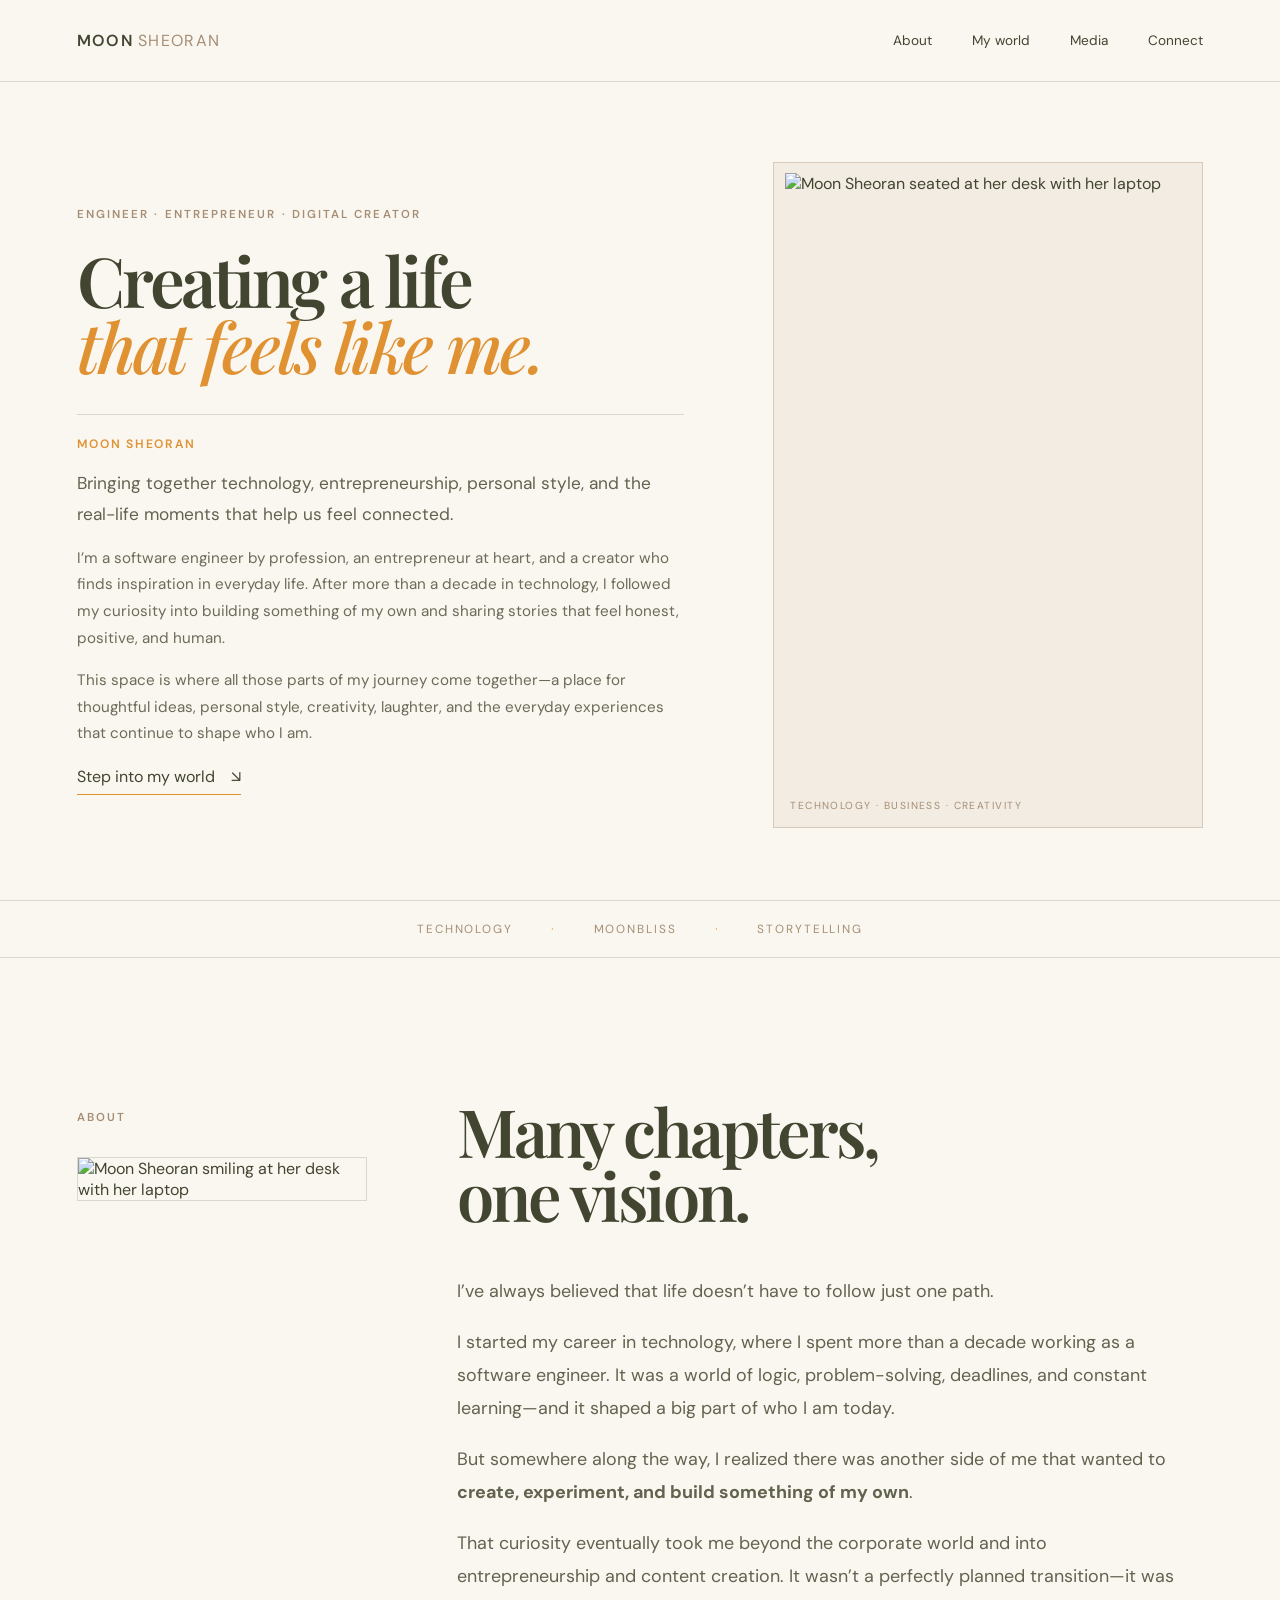
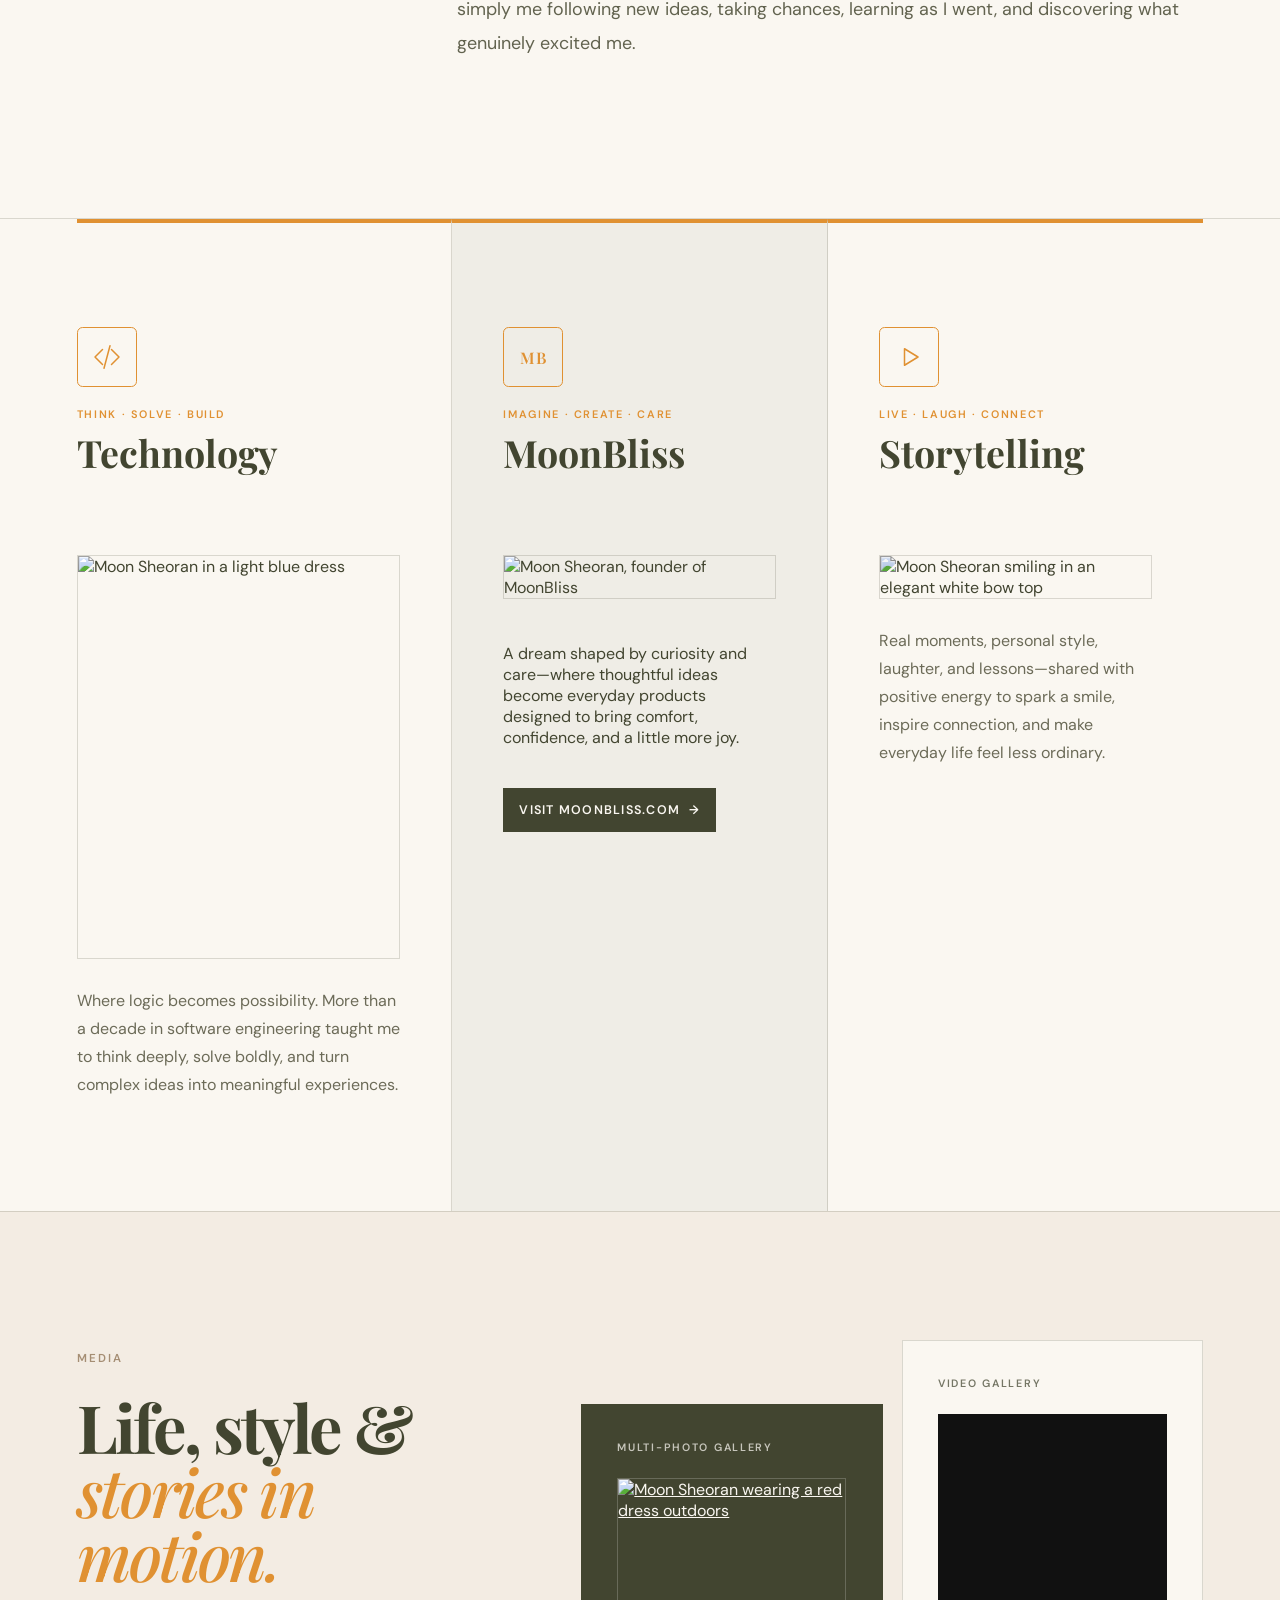
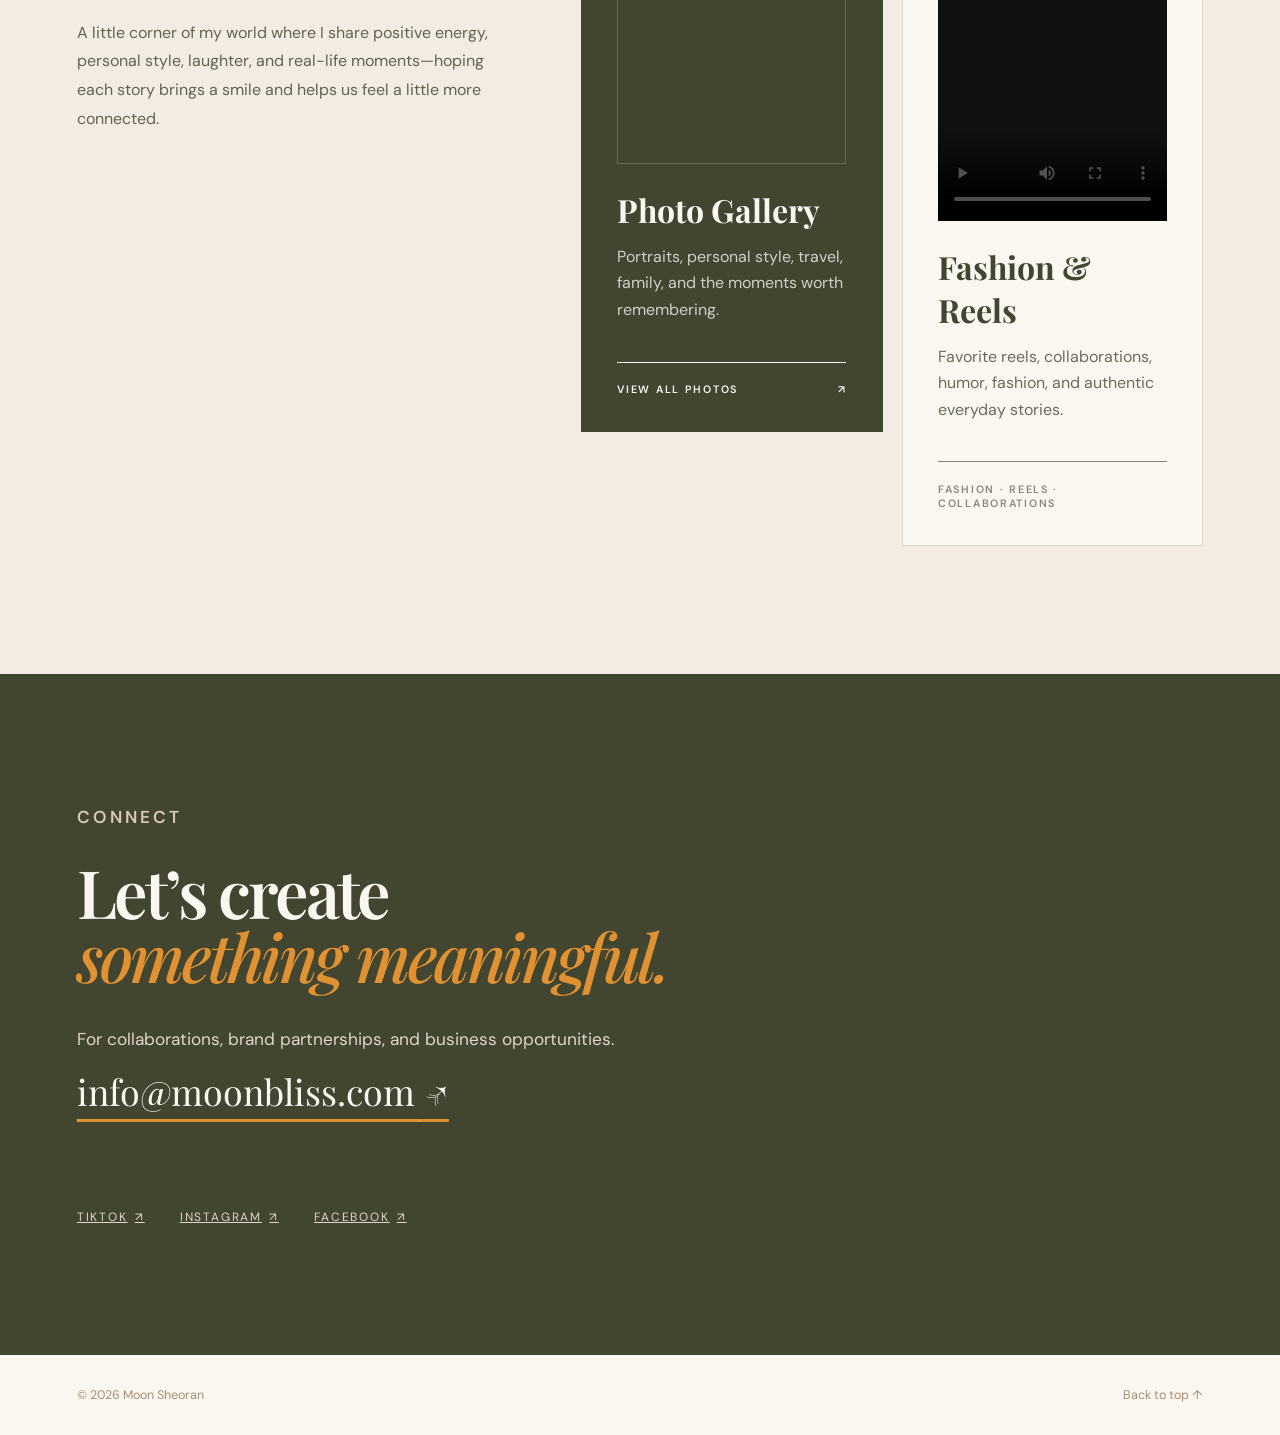
==== index.html @ 45b33963 "Add portfolio website pages" ====
<!doctype html>
<html lang="en">
<head>
  <meta charset="utf-8">
  <meta name="viewport" content="width=device-width, initial-scale=1">
  <meta name="description" content="Moon Sheoran — software engineer, entrepreneur, and digital creator behind MoonBliss.">
  <title>Moon Sheoran</title>
  <link rel="preconnect" href="https://fonts.googleapis.com">
  <link rel="preconnect" href="https://fonts.gstatic.com" crossorigin>
  <link href="https://fonts.googleapis.com/css2?family=DM+Sans:wght@400;500;600&family=Playfair+Display:ital,wght@0,600;1,500&display=swap" rel="stylesheet">
  <link rel="stylesheet" href="styles.css">
</head>
<body>
  <header class="site-header">
    <a class="wordmark" href="#top" aria-label="Moon Sheoran home">MOON <span>SHEORAN</span></a>
    <button class="menu" type="button" aria-expanded="false" aria-controls="nav">Menu</button>
    <nav id="nav" aria-label="Main navigation">
      <a href="#about">About</a><a href="#work">My world</a><a href="#media">Media</a><a href="#connect">Connect</a>
    </nav>
  </header>

  <main id="top">
    <section class="hero">
      <div class="hero-copy">
        <p class="eyebrow">Engineer · Entrepreneur · Digital Creator</p>
        <h1>Creating a life<br><em>that feels like me.</em></h1>
        <div class="hero-intro">
          <p class="hero-name">Moon Sheoran</p>
          <div class="hero-intro-copy">
            <p class="intro">Bringing together technology, entrepreneurship, personal style, and the real-life moments that help us feel connected.</p>
            <p>I’m a software engineer by profession, an entrepreneur at heart, and a creator who finds inspiration in everyday life. After more than a decade in technology, I followed my curiosity into building something of my own and sharing stories that feel honest, positive, and human.</p>
            <p>This space is where all those parts of my journey come together—a place for thoughtful ideas, personal style, creativity, laughter, and the everyday experiences that continue to shape who I am.</p>
          </div>
        </div>
        <a class="text-link" href="#about">Step into my world <span>↘</span></a>
      </div>
      <div class="portrait-frame">
        <img src="moon-sheoran-home-office.jpg" alt="Moon Sheoran seated at her desk with her laptop">
        <span class="portrait-note">Technology · Business · Creativity</span>
      </div>
    </section>

    <section class="marquee" aria-label="Areas of work"><span>Technology</span><i>·</i><span>MoonBliss</span><i>·</i><span>Storytelling</span></section>

    <section class="about" id="about">
      <div class="about-visual">
        <p class="section-number">ABOUT</p>
        <img class="about-photo" src="about-office-portrait.jpg" alt="Moon Sheoran smiling at her desk with her laptop">
      </div>
      <div class="about-copy">
        <h2>Many chapters,<br>one vision.</h2>
        <p>I’ve always believed that life doesn’t have to follow just one path.</p>
        <p>I started my career in technology, where I spent more than a decade working as a software engineer. It was a world of logic, problem-solving, deadlines, and constant learning—and it shaped a big part of who I am today.</p>
        <p>But somewhere along the way, I realized there was another side of me that wanted to <strong>create, experiment, and build something of my own</strong>.</p>
        <p>That curiosity eventually took me beyond the corporate world and into entrepreneurship and content creation. It wasn’t a perfectly planned transition—it was simply me following new ideas, taking chances, learning as I went, and discovering what genuinely excited me.</p>
      </div>
    </section>

    <section class="work" id="work">
      <article class="technology-card">
        <div class="service-mark">
          <div class="service-icon"><svg viewBox="0 0 48 48" aria-hidden="true"><path d="M18 14L8 24l10 10M30 14l10 10-10 10M28 9l-8 30"></path></svg></div>
          <p class="service-kicker">Think · Solve · Build</p>
          <h3>Technology</h3>
        </div>
        <img class="technology-photo" src="about-moon-blue-dress.png" alt="Moon Sheoran in a light blue dress">
        <p>Where logic becomes possibility. More than a decade in software engineering taught me to think deeply, solve boldly, and turn complex ideas into meaningful experiences.</p>
      </article>
      <article class="moonbliss-card">
        <div class="moonbliss-card-content">
          <div class="service-mark">
            <div class="service-icon service-monogram" aria-hidden="true">MB</div>
            <p class="service-kicker">Imagine · Create · Care</p>
            <h3>MoonBliss</h3>
          </div>
          <img class="moonbliss-founder" src="moonbliss-founder.png" alt="Moon Sheoran, founder of MoonBliss">
          <p>A dream shaped by curiosity and care—where thoughtful ideas become everyday products designed to bring comfort, confidence, and a little more joy.</p>
          <a class="moonbliss-cta direct-link" href="https://www.moonbliss.com/" data-direct-link aria-label="Visit MoonBliss.com">Visit MoonBliss.com <span aria-hidden="true">→</span></a>
        </div>
      </article>
      <article class="storytelling-card">
        <div class="service-mark">
          <div class="service-icon"><svg viewBox="0 0 48 48" aria-hidden="true"><path d="M18 13l18 11-18 11z"></path></svg></div>
          <p class="service-kicker">Live · Laugh · Connect</p>
          <h3>Storytelling</h3>
        </div>
        <img class="storytelling-photo" src="digital-storytelling-white-portrait.jpg" alt="Moon Sheoran smiling in an elegant white bow top">
        <p>Real moments, personal style, laughter, and lessons—shared with positive energy to spark a smile, inspire connection, and make everyday life feel less ordinary.</p>
      </article>
    </section>

    <section class="media" id="media">
      <div class="media-heading">
        <p class="section-number">MEDIA</p>
        <h2>Life, style &amp;<br><em>stories in motion.</em></h2>
        <p>A little corner of my world where I share positive energy, personal style, laughter, and real-life moments—hoping each story brings a smile and helps us feel a little more connected.</p>
      </div>
      <div class="media-spaces" aria-label="Media collections">
        <article class="media-card photo-card">
          <span class="media-type">Multi-photo gallery</span>
          <a class="gallery-preview" href="gallery.html" aria-label="Open Moon Sheoran's photo gallery">
            <img class="gallery-cover" src="gallery-red-dress.png" alt="Moon Sheoran wearing a red dress outdoors">
          </a>
          <h3>Photo Gallery</h3>
          <p>Portraits, personal style, travel, family, and the moments worth remembering.</p>
          <a class="gallery-link" href="gallery.html">View all photos <span>↗</span></a>
        </article>
        <article class="media-card video-card">
          <span class="media-type">Video gallery</span>
          <div class="video-grid">
            <video class="featured-fashion-video" controls playsinline preload="metadata" poster="featured-fashion-video-cover.jpg" aria-label="Moon Sheoran fashion and reel video">
              <source src="featured-fashion-video.mp4" type="video/mp4">
              Your browser does not support embedded video.
            </video>
          </div>
          <h3>Fashion &amp; Reels</h3>
          <p>Favorite reels, collaborations, humor, fashion, and authentic everyday stories.</p>
          <span class="coming-soon">Fashion · Reels · Collaborations</span>
        </article>
      </div>
    </section>

    <section class="connect" id="connect">
      <p class="section-number">CONNECT</p>
      <h2>Let’s create<br><em>something meaningful.</em></h2>
      <p>For collaborations, brand partnerships, and business opportunities.</p>
      <a class="email-link direct-link" href="mailto:info@moonbliss.com" data-direct-link>info@moonbliss.com <span>↗</span></a>
      <div class="socials" aria-label="Moon Sheoran on social media">
        <a class="direct-link" href="https://www.tiktok.com/@moon_sheoran" data-direct-link aria-label="Open Moon Sheoran on TikTok">TikTok <span aria-hidden="true">↗</span></a>
        <a class="direct-link" href="https://www.instagram.com/moon_sheoran/" data-direct-link aria-label="Open Moon Sheoran on Instagram">Instagram <span aria-hidden="true">↗</span></a>
        <a class="direct-link" href="https://www.facebook.com/share/19R9e9FN2a/" data-direct-link aria-label="Open Moon Sheoran on Facebook">Facebook <span aria-hidden="true">↗</span></a>
      </div>
    </section>
  </main>

  <footer><span>© 2026 Moon Sheoran</span><a href="#top">Back to top ↑</a></footer>
  <script src="script.js"></script>
</body>
</html>
---- styles.css ----
:root {
  --fern: #424530;
  --natural: #a58e74;
  --apricot: #e09132;
  --cream: #faf7f1;
  --paper: #f3ece3;
  --ink: var(--fern);
  --ivory: var(--cream);
  --line: rgba(66, 69, 48, .18);
}
* { box-sizing: border-box; }
html { scroll-behavior: smooth; }
body { margin: 0; background: var(--ivory); color: var(--ink); font-family: "DM Sans", sans-serif; font-size: 16px; }
a { color: inherit; }
.site-header { height: 82px; display: flex; align-items: center; justify-content: space-between; padding: 0 6vw; border-bottom: 1px solid var(--line); position: relative; }
.wordmark { text-decoration: none; font-weight: 600; letter-spacing: .08em; }
.wordmark span { font-weight: 400; color: var(--natural); }
.site-header nav { display: flex; gap: 2.5rem; }
.site-header nav a, .menu { text-decoration: none; font-size: .85rem; background: none; border: 0; color: inherit; }
.menu { display: none; }
.hero { min-height: calc(100vh - 82px); max-width: 1440px; margin: 0 auto; padding: 4.5rem 6vw 4rem; display: grid; grid-template-columns: minmax(0, 1fr) minmax(320px, 430px); gap: clamp(4rem, 7vw, 7rem); align-items: center; }
.eyebrow, .section-number { text-transform: uppercase; letter-spacing: .18em; font-size: .72rem; font-weight: 600; color: var(--natural); }
.hero h1, .about h2, .connect h2 { font-family: "Playfair Display", serif; font-size: clamp(3.8rem, 5.4vw, 6.2rem); line-height: .96; letter-spacing: -.045em; margin: 1.5rem 0 2.2rem; font-weight: 600; }
.hero h1 em, .connect h2 em { color: var(--apricot); font-weight: 500; }
.intro { max-width: 52rem; font-size: clamp(1.05rem, 1.35vw, 1.25rem); line-height: 1.75; color: #62634f; }
.hero-intro { display: block; max-width: 52rem; border-top: 1px solid var(--line); padding-top: 1.35rem; }
.hero-name { margin: 0 0 1rem; color: var(--apricot); font-size: .76rem; text-transform: uppercase; letter-spacing: .14em; font-weight: 600; }
.hero-intro .intro { margin: 0; }
.hero-intro-copy > p:not(.intro) { max-width: 52rem; margin: 1rem 0 0; color: #6c6b58; font-size: .95rem; line-height: 1.75; }
.text-link { display: inline-flex; gap: 1rem; margin-top: 1.2rem; text-decoration: none; border-bottom: 1px solid var(--apricot); padding-bottom: .4rem; }
.portrait-frame { align-self: center; position: relative; padding: .65rem .65rem 2.7rem; border: 1px solid rgba(165, 142, 116, .38); background: var(--paper); }
.portrait-frame img { display: block; width: 100%; height: auto; aspect-ratio: 2/3; object-fit: cover; object-position: center; }
.portrait-note { position: absolute; left: 1rem; bottom: .95rem; font-size: .64rem; letter-spacing: .14em; text-transform: uppercase; color: var(--natural); }
.marquee { border-block: 1px solid var(--line); padding: 1.25rem 6vw; display: flex; gap: 2.4rem; justify-content: center; align-items: center; text-transform: uppercase; letter-spacing: .16em; white-space: nowrap; overflow: hidden; color: var(--natural); font-size: .74rem; }
.marquee i { color: var(--apricot); }
.about { padding: 11vw 6vw; display: grid; grid-template-columns: .7fr 1.8fr; gap: 7vw; border-bottom: 1px solid var(--line); }
.about h2 { font-size: clamp(3.3rem, 5.2vw, 6.2rem); margin: 0 0 3rem; }
.about-visual { min-width: 0; }
.about-photo { display: block; width: 100%; height: auto; margin: 2rem 0 0; border: 1px solid var(--line); }
.about-copy > p { max-width: 46rem; font-size: 1.12rem; line-height: 1.85; color: #62634f; }
.work { display: grid; grid-template-columns: repeat(3, 1fr); padding: 0 6vw; }
.work article { padding: 6.5rem 3.2rem 7rem 0; border-right: 1px solid var(--line); border-top: 4px solid var(--apricot); display: flex; flex-direction: column; }
.work article + article { padding-left: 3.2rem; }
.work article:last-child { border-right: 0; }
.work h3 { font-family: "Playfair Display", serif; font-size: 2.35rem; line-height: 1.08; margin: .75rem 0 1rem; min-height: 2.2em; }
.work article > p { line-height: 1.75; color: #6c6b58; margin: 0; }
.service-mark { min-height: 12rem; margin-top: 0; display: flex; flex-direction: column; justify-content: flex-start; }
.service-icon { width: 3.75rem; height: 3.75rem; border: 1.7px solid var(--apricot); border-radius: .35rem; display: grid; place-items: center; color: var(--apricot); }
.service-mark svg { width: 2.25rem; height: 2.25rem; fill: none; stroke: var(--apricot); stroke-width: 2; stroke-linecap: round; stroke-linejoin: round; }
.service-monogram { font-family: "Playfair Display", serif; font-weight: 600; font-size: 1rem; letter-spacing: .08em; }
.service-kicker { margin: 1.35rem 0 0; color: var(--apricot) !important; font-size: .68rem; line-height: 1 !important; letter-spacing: .15em; text-transform: uppercase; font-weight: 600; }
.technology-photo { display: block; width: 100%; aspect-ratio: 4 / 5; margin: 1.5rem 0 1.75rem; object-fit: cover; object-position: center 38%; border: 1px solid var(--line); }
.moonbliss-card { background: rgba(66, 69, 48, .055); cursor: pointer; position: relative; transition: background-color .2s ease; }
.moonbliss-card:hover { background: rgba(66, 69, 48, .1); }
.moonbliss-card-content { display: flex; flex: 1; flex-direction: column; }
.moonbliss-cta { align-items: center; align-self: flex-start; background: var(--fern); color: var(--ivory); display: inline-flex; font-size: .78rem; font-weight: 600; gap: .55rem; letter-spacing: .1em; margin-top: 1.5rem; min-height: 44px; padding: .8rem 1rem; position: relative; z-index: 2; text-decoration: none; text-transform: uppercase; touch-action: manipulation; user-select: none; -webkit-user-select: none; }
.moonbliss-cta:hover { background: var(--apricot); }
.moonbliss-cta:focus-visible { outline: 3px solid var(--apricot); outline-offset: 3px; }
.moonbliss-founder { display: block; width: 100%; height: auto; margin: 1.5rem 0 1.75rem; object-fit: contain; border: 1px solid var(--line); }
.storytelling-photo { display: block; width: 100%; height: auto; margin: 1.5rem 0 1.75rem; border: 1px solid var(--line); filter: brightness(.97) contrast(.98) saturate(.98); }
.media { padding: 10vw 6vw; border-top: 1px solid var(--line); background: var(--paper); display: grid; grid-template-columns: .8fr 1.2fr; gap: 7vw; }
.media-heading h2 { font-family: "Playfair Display", serif; font-size: clamp(3.3rem, 5.2vw, 6.2rem); line-height: .96; letter-spacing: -.04em; margin: 1.8rem 0 2rem; }
.media-heading h2 em { color: var(--apricot); font-weight: 500; }
.media-heading > p:last-child { max-width: 32rem; color: #62634f; line-height: 1.8; }
.media-spaces { display: grid; grid-template-columns: 1fr 1fr; gap: 1.2rem; align-items: start; }
.media-card { min-height: 31rem; padding: 2.2rem; display: flex; flex-direction: column; border: 1px solid var(--line); position: relative; overflow: hidden; }
.photo-card { background: var(--fern); color: var(--ivory); margin-top: 4rem; }
.video-card { background: var(--ivory); color: var(--fern); }
.gallery-preview { display: block; margin: 1.5rem 0; overflow: hidden; }
.gallery-cover { width: 100%; aspect-ratio: 4 / 5; object-fit: cover; object-position: center 35%; display: block; border: 1px solid rgba(255,255,255,.2); transition: transform .35s ease; }
.gallery-preview:hover .gallery-cover { transform: scale(1.025); }
.gallery-link { margin-top: auto; padding-top: 1.2rem; border-top: 1px solid currentColor; text-decoration: none; text-transform: uppercase; letter-spacing: .16em; font-size: .67rem; font-weight: 600; display: flex; justify-content: space-between; }
.gallery-page { padding: 7vw 6vw 10vw; }
.gallery-page-header { display: grid; grid-template-columns: 1.2fr .8fr; gap: 6vw; align-items: end; margin-bottom: 5rem; }
.gallery-page h1 { font-family: "Playfair Display", serif; font-size: clamp(4rem, 8vw, 8.5rem); line-height: .92; letter-spacing: -.045em; margin: 1.5rem 0 0; }
.gallery-page h1 em { color: var(--apricot); font-weight: 500; }
.gallery-page-intro { max-width: 34rem; line-height: 1.8; color: #62634f; }
.photo-gallery { columns: 3; column-gap: 1.2rem; }
.photo-gallery figure { margin: 0 0 1.2rem; break-inside: avoid; overflow: hidden; background: var(--paper); }
.photo-gallery img { display: block; width: 100%; height: auto; transition: transform .35s ease; }
.photo-gallery figure:hover img { transform: scale(1.015); }
.gallery-back { display: inline-flex; margin-top: 3.5rem; text-decoration: none; border-bottom: 1px solid var(--apricot); padding-bottom: .35rem; }
.video-grid { display: grid; grid-template-columns: repeat(2, minmax(0, 1fr)); gap: .75rem; margin: 1.5rem 0; }
.featured-fashion-video { width: 100%; aspect-ratio: 9 / 16; max-height: 30rem; background: #111; object-fit: cover; }
.video-grid > :only-child { grid-column: 1 / -1; }
.media-type, .coming-soon { text-transform: uppercase; letter-spacing: .16em; font-size: .67rem; font-weight: 600; }
.media-type { opacity: .72; }
.media-mark { margin: auto 0 1rem; font-family: "Playfair Display", serif; font-size: 7rem; line-height: 1; color: var(--apricot); opacity: .78; }
.play-mark { width: 7.5rem; height: 7.5rem; border: 1px solid rgba(66,69,48,.25); border-radius: 50%; margin: auto 0 1.8rem; display: grid; place-items: center; }
.play-mark span { width: 0; height: 0; border-top: .8rem solid transparent; border-bottom: .8rem solid transparent; border-left: 1.25rem solid var(--apricot); margin-left: .35rem; }
.media-card h3 { font-family: "Playfair Display", serif; font-size: 2rem; margin: 0 0 .8rem; }
.media-card p { line-height: 1.65; opacity: .78; margin: 0 0 2.4rem; }
.coming-soon { margin-top: auto; padding-top: 1.2rem; border-top: 1px solid currentColor; opacity: .62; }
.connect { background: var(--fern); color: var(--ivory); padding: 9vw 6vw; }
.connect .section-number { color: #d9c8b6; }
.connect h2 { font-size: clamp(3.3rem, 5.2vw, 6.2rem); margin: 2rem 0 2.5rem; }
.connect > p { font-size: 1.08rem; color: #e0d6ca; }
.connect > a { font-family: "Playfair Display", serif; font-size: clamp(1.4rem, 2.8vw, 3.2rem); text-underline-offset: .35em; text-decoration-color: var(--apricot); }
.socials { display: flex; flex-wrap: wrap; gap: 1rem 2.2rem; margin-top: 5rem; position: relative; z-index: 2; }
.socials a { align-items: center; color: #e0d6ca; display: inline-flex; gap: .45rem; min-height: 44px; padding: .55rem 0; position: relative; text-decoration-thickness: 1px; text-transform: uppercase; touch-action: manipulation; -webkit-tap-highlight-color: rgba(224, 145, 50, .28); font-size: .75rem; letter-spacing: .15em; }
.socials a:hover { color: var(--apricot); }
.socials a:focus-visible { outline: 3px solid var(--apricot); outline-offset: 4px; }
footer { padding: 2rem 6vw; display: flex; justify-content: space-between; font-size: .78rem; color: var(--natural); }
footer a { text-decoration: none; }
@media (max-width: 760px) {
  .site-header { height: 70px; }
  .menu { display: block; }
  .site-header nav { display: none; position: absolute; top: 70px; left: 0; right: 0; background: var(--ivory); padding: 1.5rem 6vw; flex-direction: column; z-index: 5; border-bottom: 1px solid var(--line); }
  .site-header nav.open { display: flex; }
  .hero { min-height: auto; grid-template-columns: 1fr; padding: 3.25rem 6vw 5.5rem; gap: 2.5rem; }
  .hero h1 { font-size: clamp(3.25rem, 14.5vw, 5.4rem); margin: 1.15rem 0 1.8rem; }
  .hero-intro { grid-template-columns: 1fr; gap: .65rem; }
  .hero-name { margin: 0; }
  .hero .text-link { margin-top: 1.5rem; }
  .portrait-frame { width: min(100%, 30rem); justify-self: center; }
  .portrait-frame img { aspect-ratio: auto; object-fit: contain; }
  .marquee { display: grid; grid-template-columns: max-content auto max-content; justify-content: center; column-gap: 1rem; row-gap: .8rem; text-align: center; }
  .marquee span:last-child { grid-column: 1 / -1; }
  .marquee i:last-of-type { display: none; }
  .about { grid-template-columns: 1fr; padding-top: 7rem; }
  .work { grid-template-columns: 1fr; }
  .work article, .work article + article { padding: 4rem 0; border-right: 0; border-bottom: 1px solid var(--line); }
  .moonbliss-card { margin-inline: -6vw; padding-inline: 6vw !important; }
  .work h3 { font-size: clamp(1.9rem, 9vw, 2.35rem); min-height: auto; overflow-wrap: anywhere; }
  .service-mark { min-height: auto; margin-bottom: 1rem; }
  .marquee { white-space: normal; }
  .media { grid-template-columns: 1fr; padding-top: 6rem; }
  .media-spaces { grid-template-columns: 1fr; }
  .media-card { min-height: 27rem; }
  .photo-card { margin-top: 0; }
  .gallery-page { padding-top: 4rem; }
  .gallery-page-header { grid-template-columns: 1fr; margin-bottom: 3rem; }
  .photo-gallery { columns: 2; }
  .connect { padding-top: 6rem; overflow: hidden; position: relative; }
  .connect > a { display: inline-flex; align-items: center; max-width: 100%; overflow-wrap: anywhere; min-height: 48px; padding-block: .5rem; position: relative; z-index: 4; touch-action: manipulation; -webkit-tap-highlight-color: rgba(224, 145, 50, .28); }
  .socials { margin-top: 3rem; }
  .socials a { min-width: 44px; min-height: 48px; padding: .7rem .15rem; position: relative; z-index: 4; }
  footer { gap: 1rem; flex-wrap: wrap; }
}
@media (max-width: 480px) {
  .photo-gallery { columns: 1; }
}
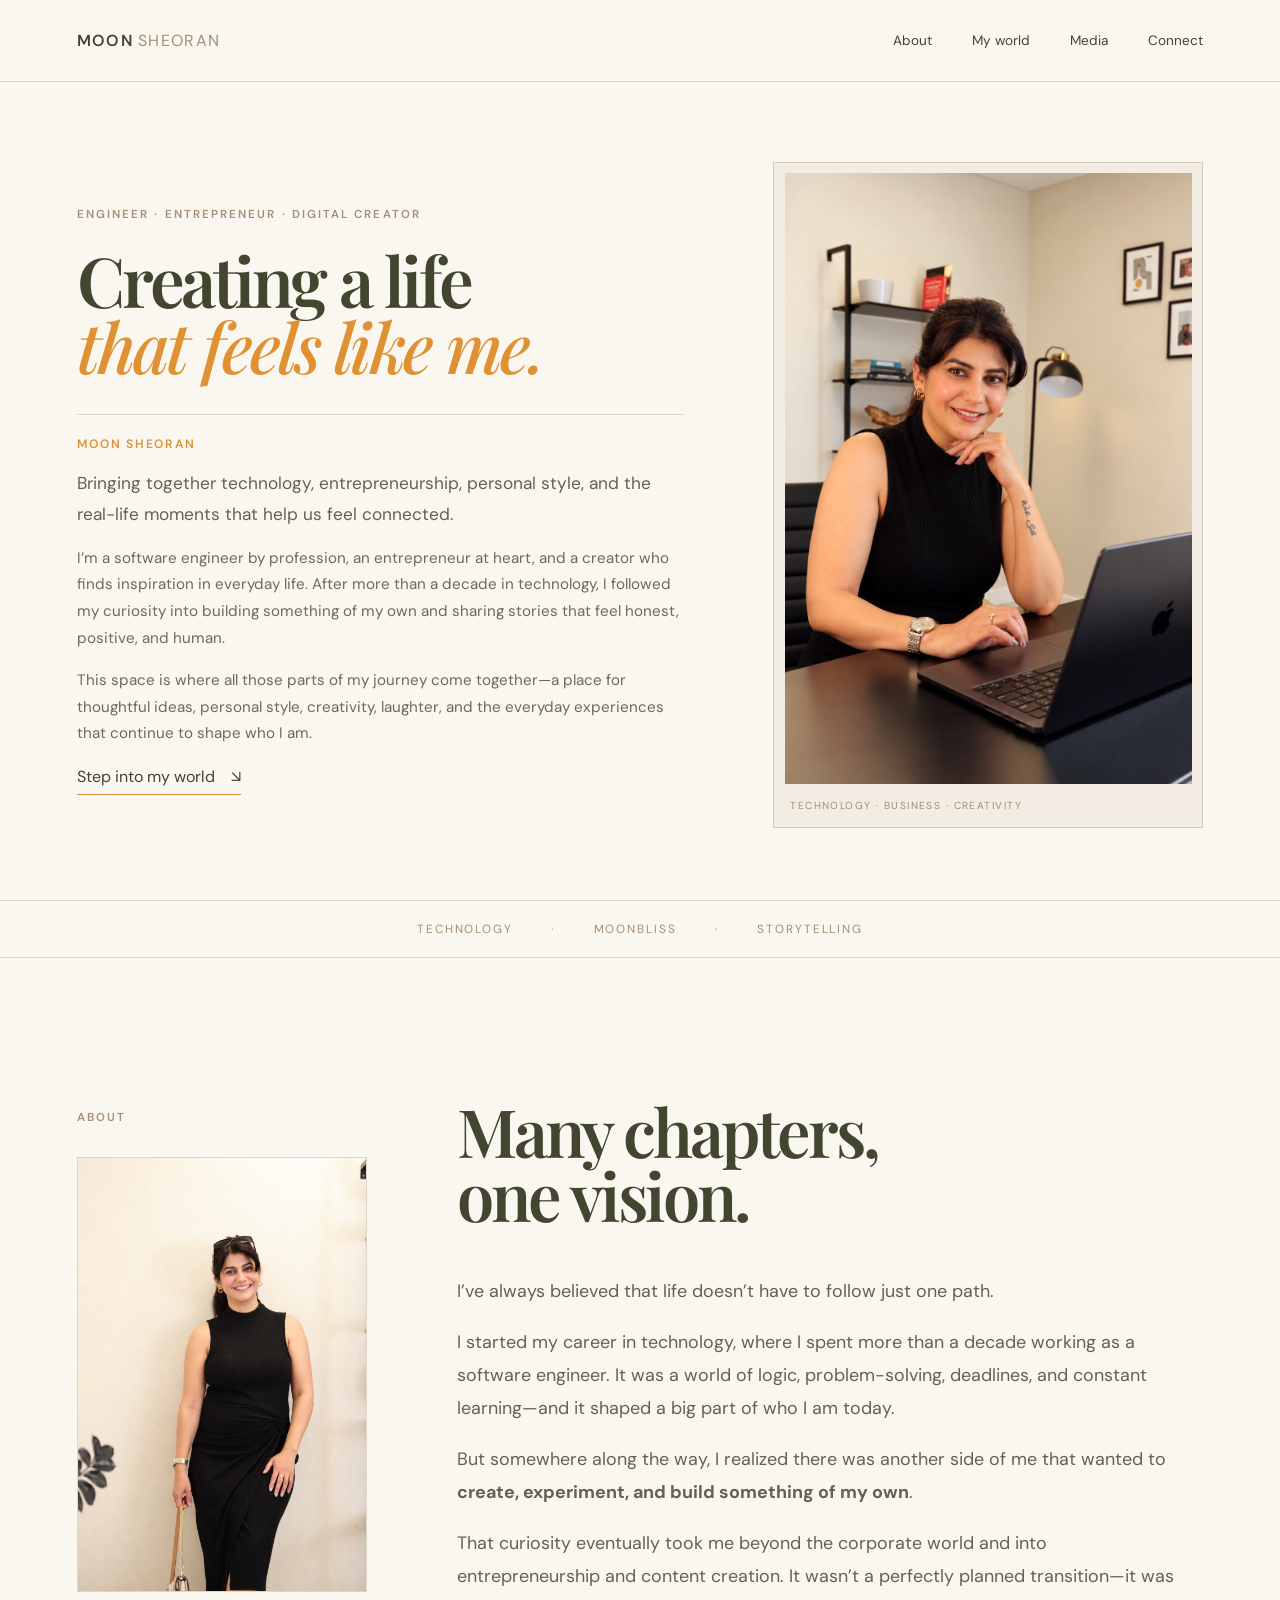
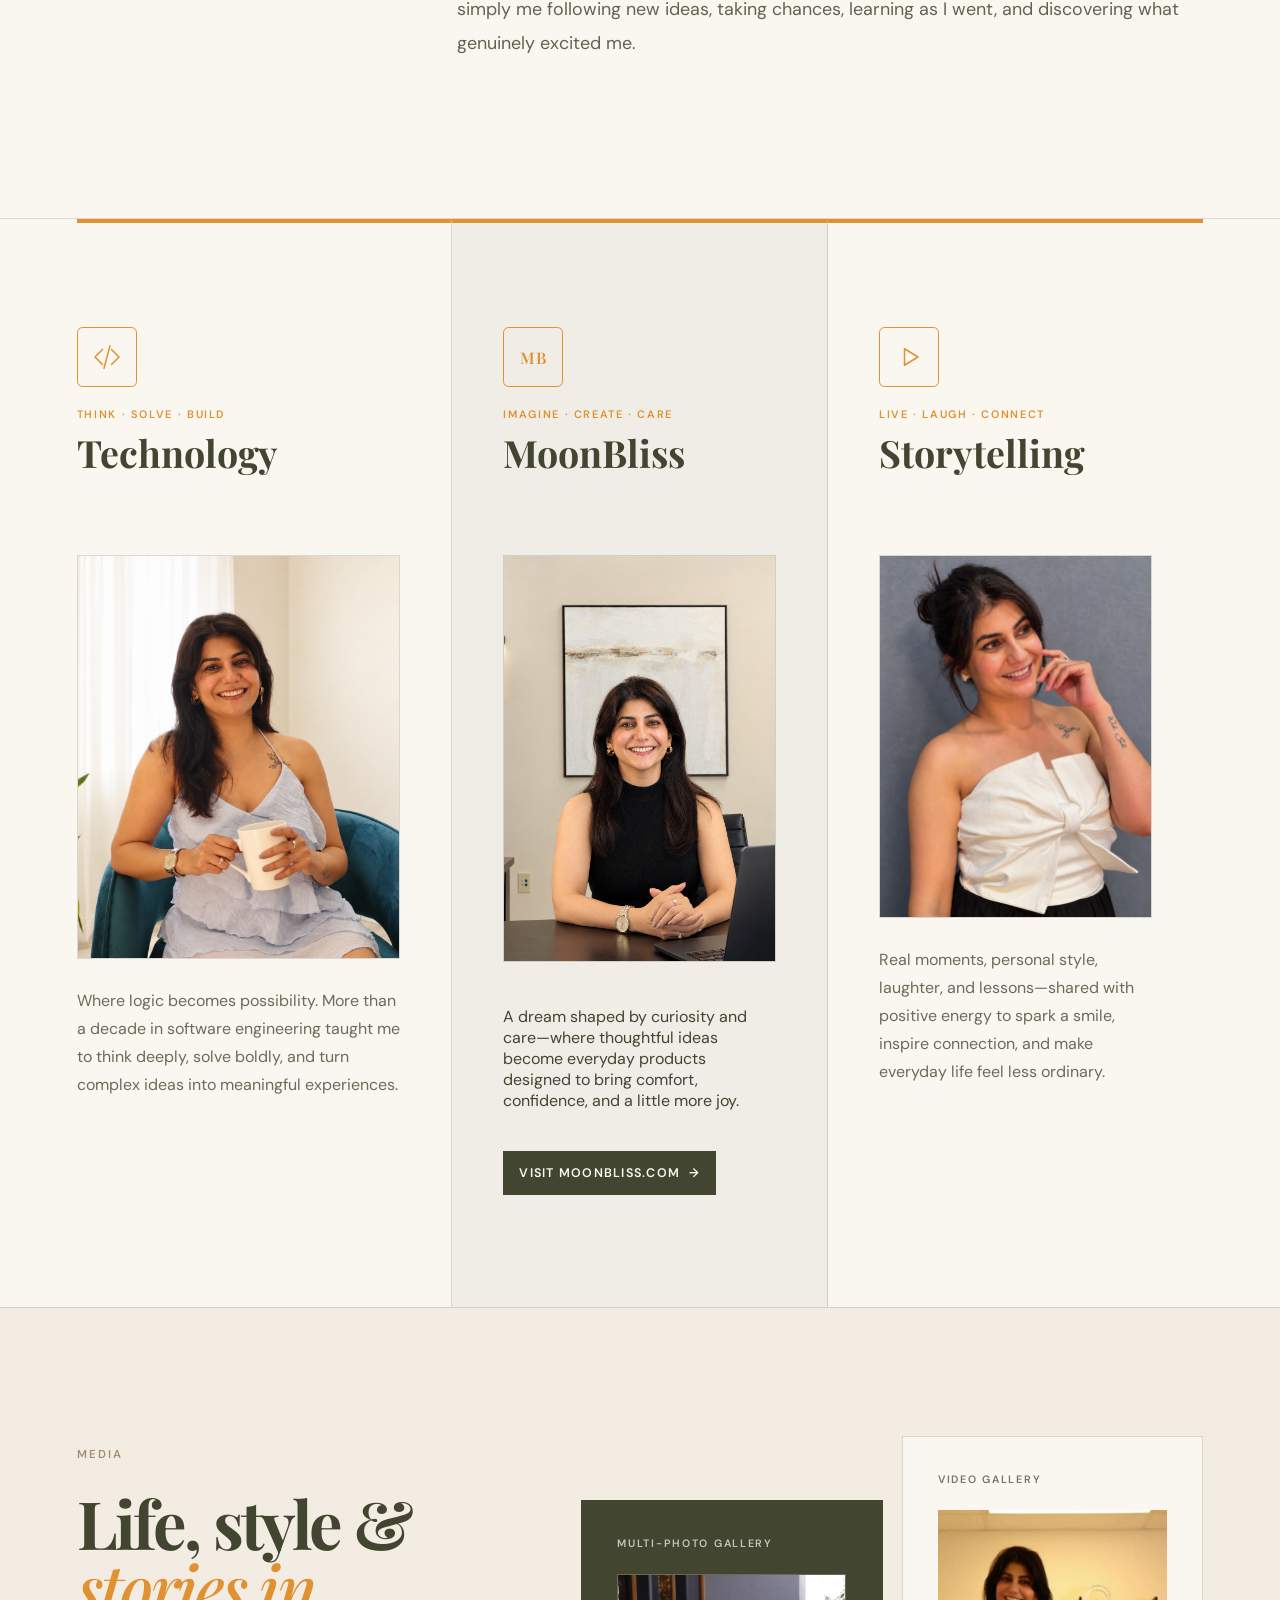
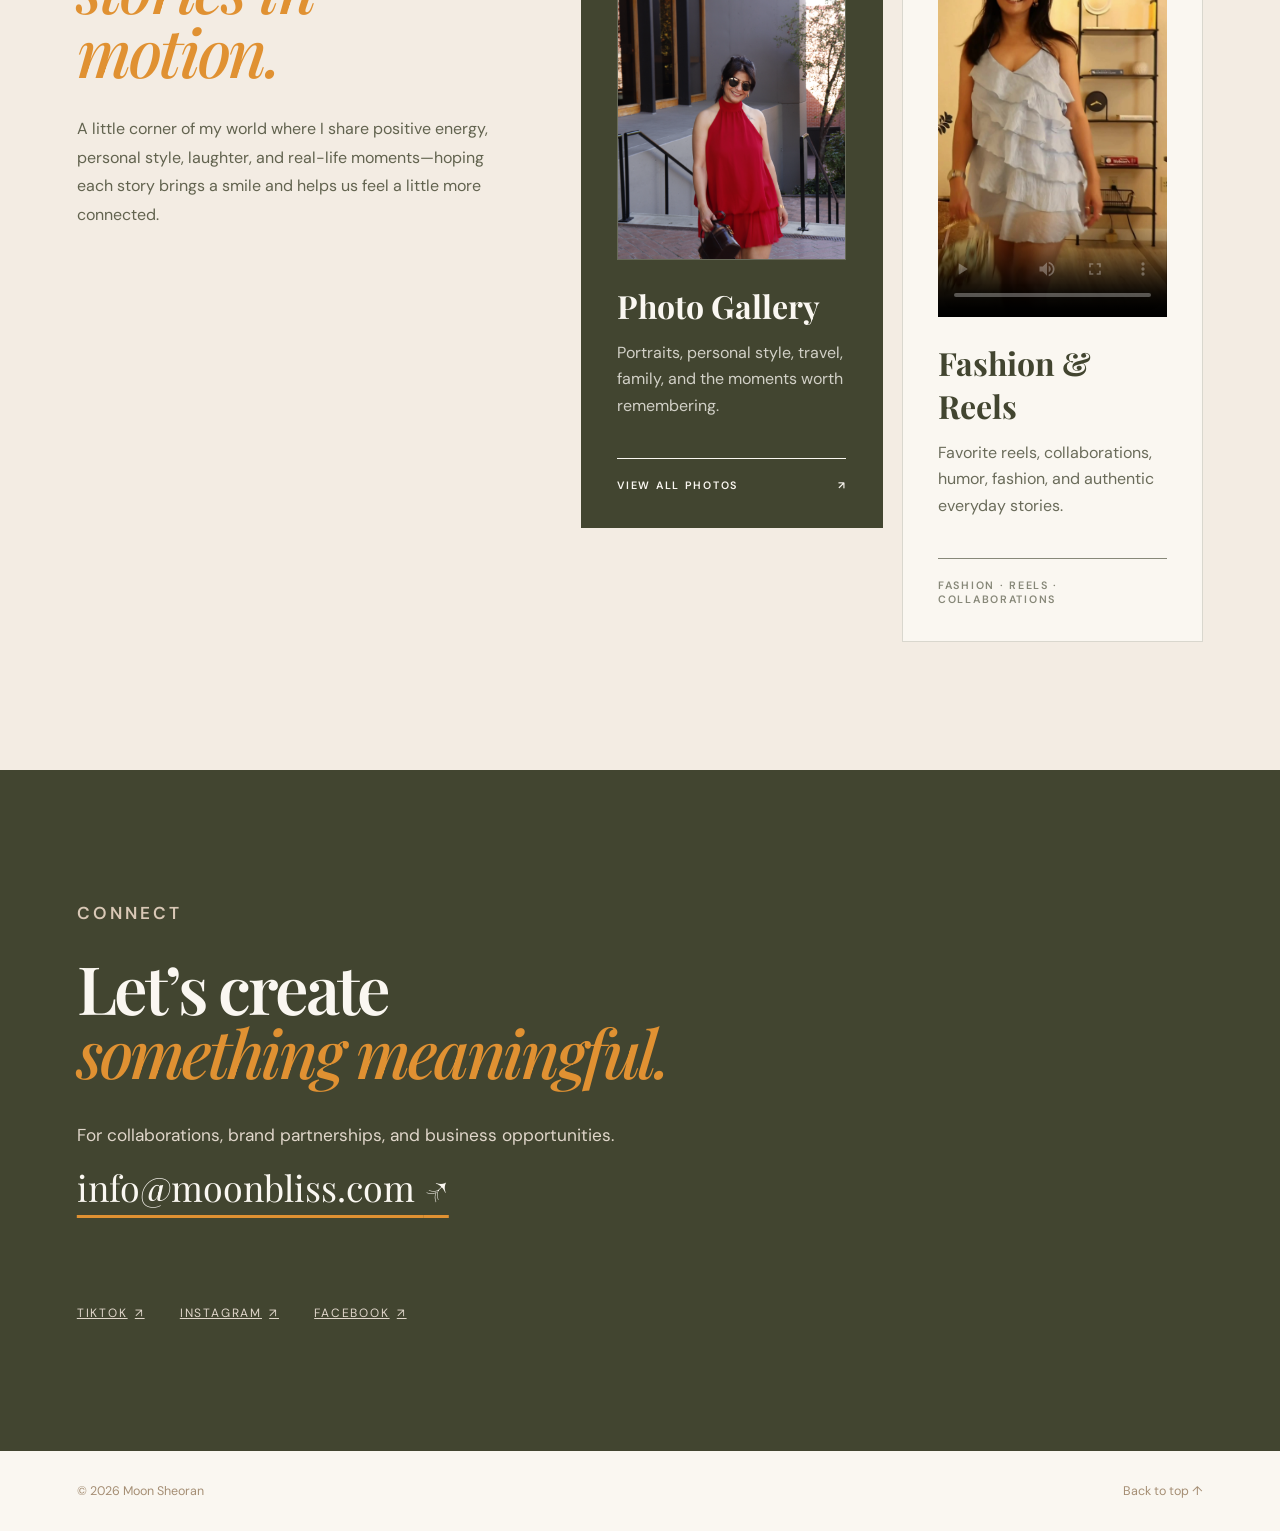
==== commit f226570f: "Update About section photo" ====
--- a/index.html
+++ b/index.html
@@ -45,7 +45,7 @@
     <section class="about" id="about">
       <div class="about-visual">
         <p class="section-number">ABOUT</p>
-        <img class="about-photo" src="about-office-portrait.jpg" alt="Moon Sheoran smiling at her desk with her laptop">
+        <img class="about-photo" src="about-moon-black-dress-standing.png" alt="Moon Sheoran smiling in an elegant black dress">
       </div>
       <div class="about-copy">
         <h2>Many chapters,<br>one vision.</h2>
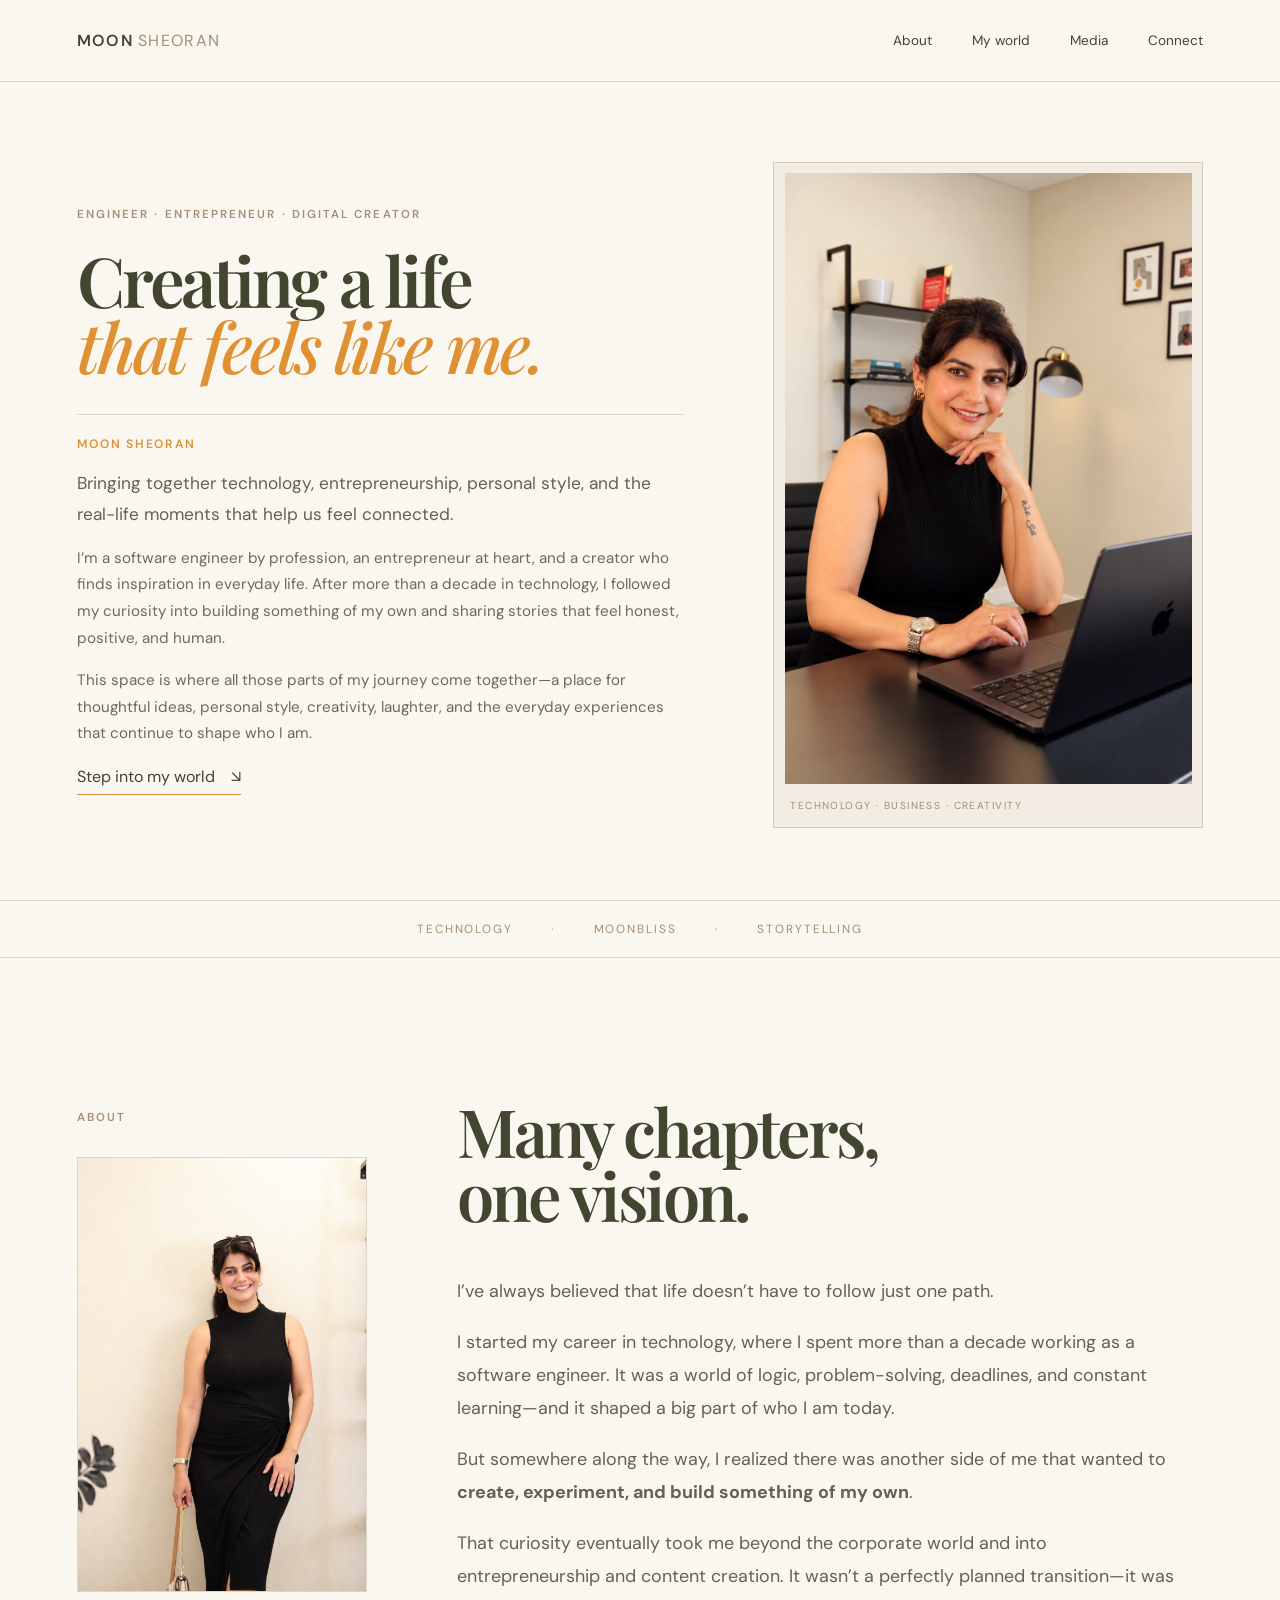
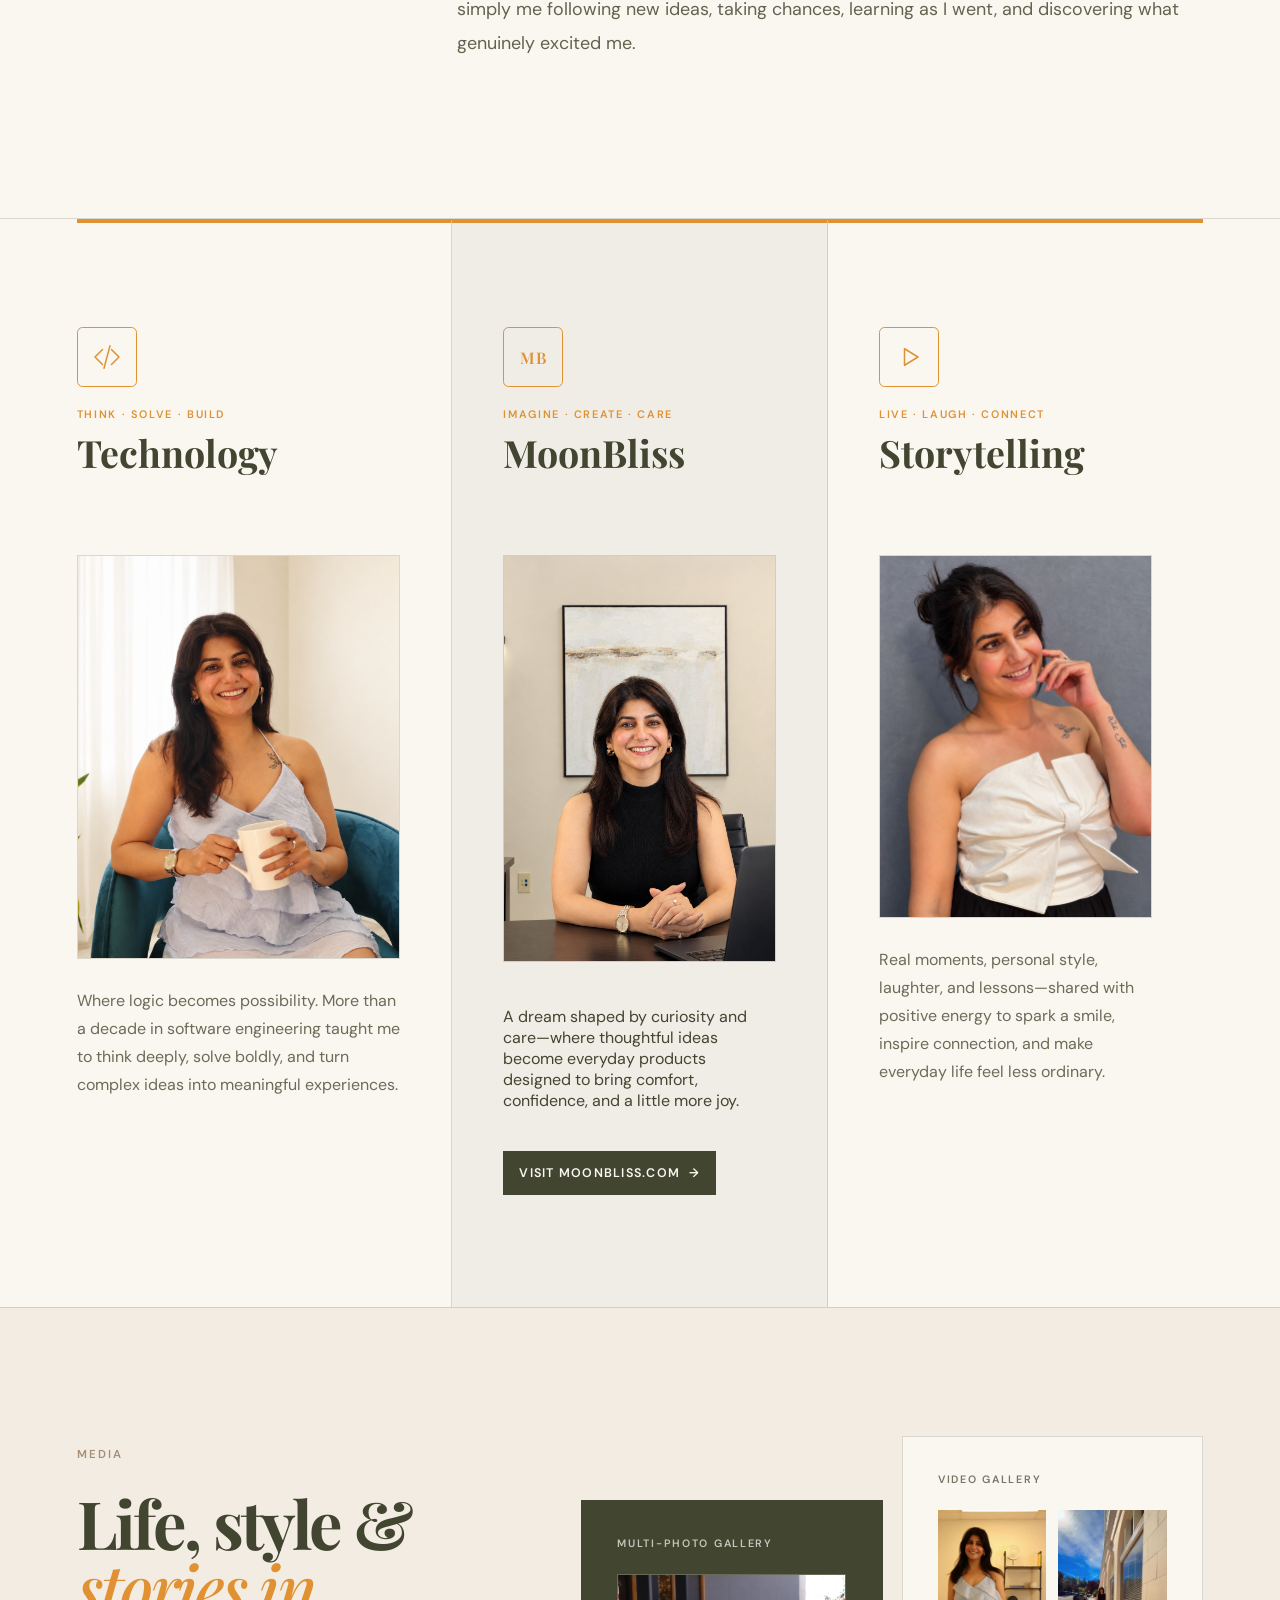
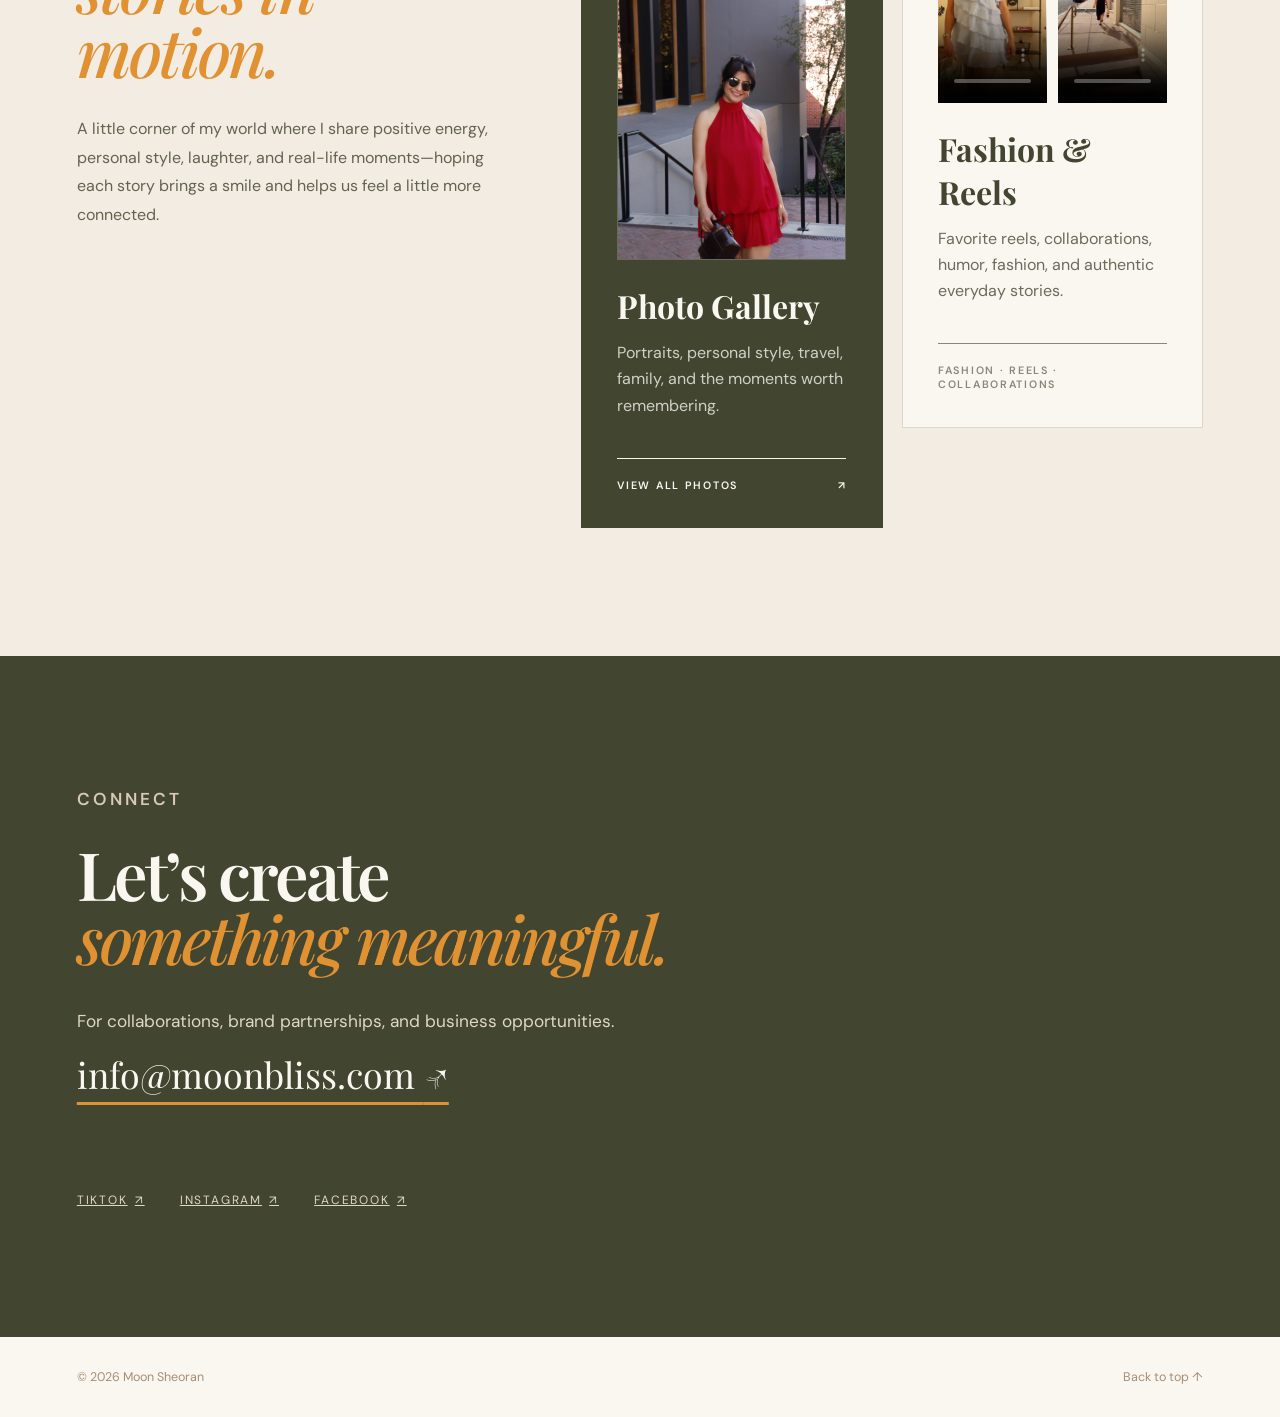
==== commit b4ae7754: "Add confidence walk video to reels gallery" ====
--- a/index.html
+++ b/index.html
@@ -112,6 +112,10 @@
               <source src="featured-fashion-video.mp4" type="video/mp4">
               Your browser does not support embedded video.
             </video>
+            <video class="featured-fashion-video" controls playsinline preload="metadata" poster="confidence-walk-cover.jpg" aria-label="Moon Sheoran confidence walk reel">
+              <source src="confidence-walk.mp4" type="video/mp4">
+              Your browser does not support embedded video.
+            </video>
           </div>
           <h3>Fashion &amp; Reels</h3>
           <p>Favorite reels, collaborations, humor, fashion, and authentic everyday stories.</p>
